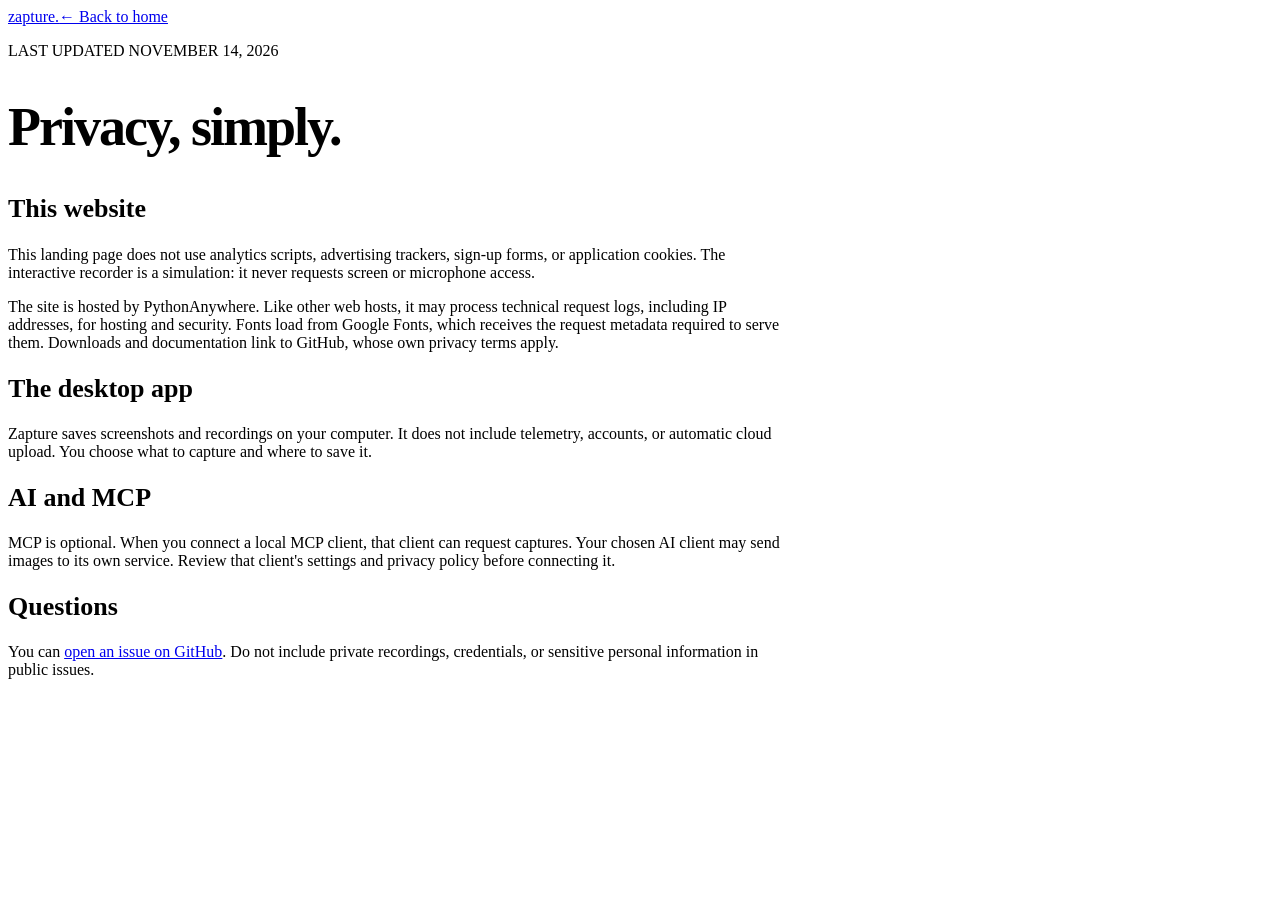
==== website/privacy/index.html @ b78a8f38 "Add interactive Zapture landing website and PythonAnywhere deployment documentation" ====
<!doctype html><html lang="en"><head><meta charset="utf-8"><meta name="viewport" content="width=device-width,initial-scale=1"><title>Privacy — Zapture</title><meta name="description" content="How the Zapture website and local screen recorder handle your data."><link rel="canonical" href="https://zapture.pythonanywhere.com/privacy/"><link rel="icon" href="/assets/icon.svg"><link rel="stylesheet" href="/assets/style.css"></head><body><header><a class="brand" href="/">zapture.</a><a href="/">← Back to home</a></header><main class="section" style="max-width:780px"><p class="kicker">LAST UPDATED NOVEMBER 14, 2026</p><h1 style="font-size:54px;letter-spacing:-2px">Privacy, simply.</h1><h2 style="font-size:26px">This website</h2><p>This landing page does not use analytics scripts, advertising trackers, sign-up forms, or application cookies. The interactive recorder is a simulation: it never requests screen or microphone access.</p><p>The site is hosted by PythonAnywhere. Like other web hosts, it may process technical request logs, including IP addresses, for hosting and security. Fonts load from Google Fonts, which receives the request metadata required to serve them. Downloads and documentation link to GitHub, whose own privacy terms apply.</p><h2 style="font-size:26px">The desktop app</h2><p>Zapture saves screenshots and recordings on your computer. It does not include telemetry, accounts, or automatic cloud upload. You choose what to capture and where to save it.</p><h2 style="font-size:26px">AI and MCP</h2><p>MCP is optional. When you connect a local MCP client, that client can request captures. Your chosen AI client may send images to its own service. Review that client's settings and privacy policy before connecting it.</p><h2 style="font-size:26px">Questions</h2><p>You can <a class="text-link" href="https://github.com/Thanoon12k/Zapture/issues">open an issue on GitHub</a>. Do not include private recordings, credentials, or sensitive personal information in public issues.</p></main></body></html>
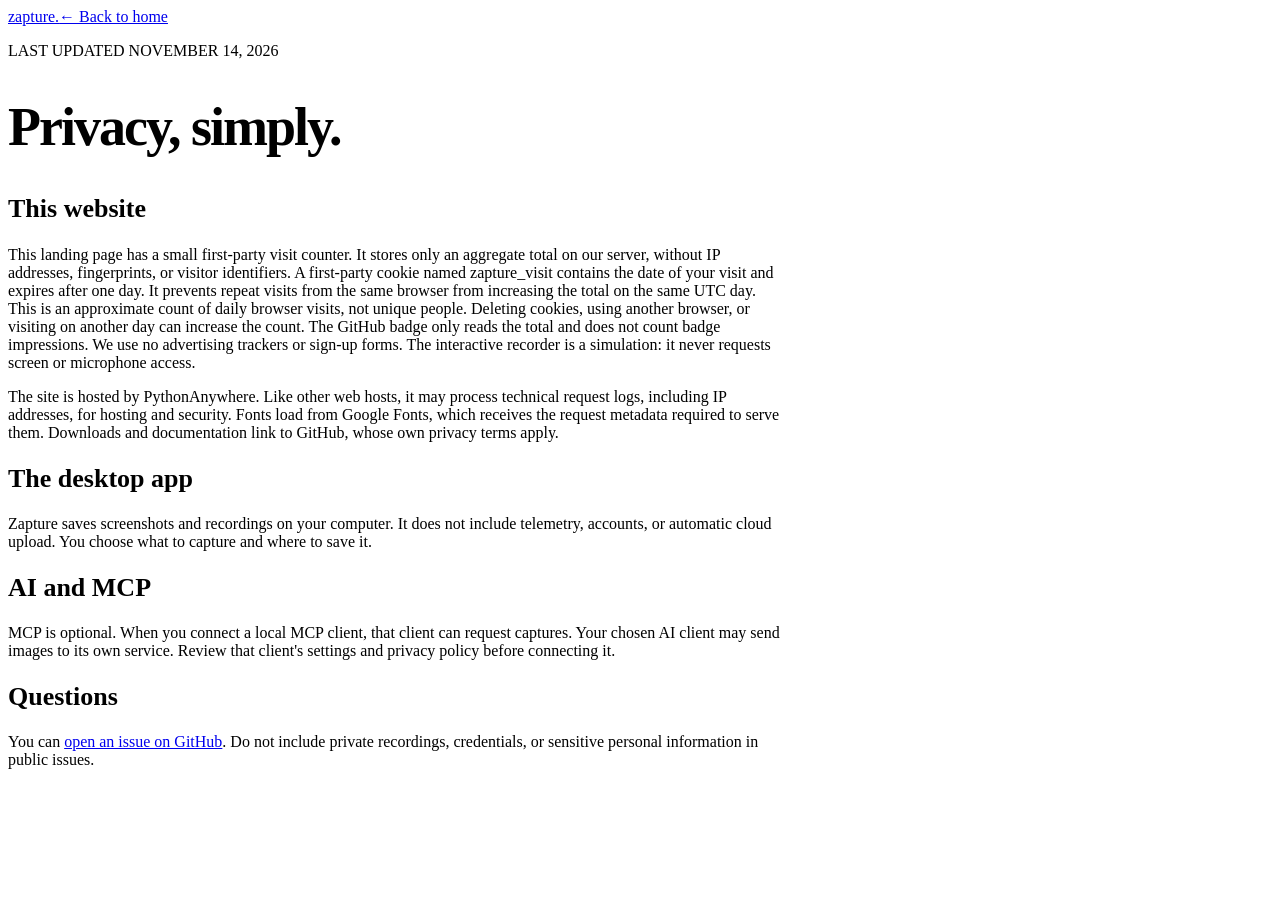
==== commit 5ccad243: "Add anonymous daily website visit counter and live GitHub README badge" ====
--- a/website/privacy/index.html
+++ b/website/privacy/index.html
@@ -1 +1 @@
-<!doctype html><html lang="en"><head><meta charset="utf-8"><meta name="viewport" content="width=device-width,initial-scale=1"><title>Privacy — Zapture</title><meta name="description" content="How the Zapture website and local screen recorder handle your data."><link rel="canonical" href="https://zapture.pythonanywhere.com/privacy/"><link rel="icon" href="/assets/icon.svg"><link rel="stylesheet" href="/assets/style.css"></head><body><header><a class="brand" href="/">zapture.</a><a href="/">← Back to home</a></header><main class="section" style="max-width:780px"><p class="kicker">LAST UPDATED NOVEMBER 14, 2026</p><h1 style="font-size:54px;letter-spacing:-2px">Privacy, simply.</h1><h2 style="font-size:26px">This website</h2><p>This landing page does not use analytics scripts, advertising trackers, sign-up forms, or application cookies. The interactive recorder is a simulation: it never requests screen or microphone access.</p><p>The site is hosted by PythonAnywhere. Like other web hosts, it may process technical request logs, including IP addresses, for hosting and security. Fonts load from Google Fonts, which receives the request metadata required to serve them. Downloads and documentation link to GitHub, whose own privacy terms apply.</p><h2 style="font-size:26px">The desktop app</h2><p>Zapture saves screenshots and recordings on your computer. It does not include telemetry, accounts, or automatic cloud upload. You choose what to capture and where to save it.</p><h2 style="font-size:26px">AI and MCP</h2><p>MCP is optional. When you connect a local MCP client, that client can request captures. Your chosen AI client may send images to its own service. Review that client's settings and privacy policy before connecting it.</p><h2 style="font-size:26px">Questions</h2><p>You can <a class="text-link" href="https://github.com/Thanoon12k/Zapture/issues">open an issue on GitHub</a>. Do not include private recordings, credentials, or sensitive personal information in public issues.</p></main></body></html>
+<!doctype html><html lang="en"><head><meta charset="utf-8"><meta name="viewport" content="width=device-width,initial-scale=1"><title>Privacy — Zapture</title><meta name="description" content="How the Zapture website and local screen recorder handle your data."><link rel="canonical" href="https://zapture.pythonanywhere.com/privacy/"><link rel="icon" href="/assets/icon.svg"><link rel="stylesheet" href="/assets/style.css"></head><body><header><a class="brand" href="/">zapture.</a><a href="/">← Back to home</a></header><main class="section" style="max-width:780px"><p class="kicker">LAST UPDATED NOVEMBER 14, 2026</p><h1 style="font-size:54px;letter-spacing:-2px">Privacy, simply.</h1><h2 style="font-size:26px">This website</h2><p>This landing page has a small first-party visit counter. It stores only an aggregate total on our server, without IP addresses, fingerprints, or visitor identifiers. A first-party cookie named zapture_visit contains the date of your visit and expires after one day. It prevents repeat visits from the same browser from increasing the total on the same UTC day. This is an approximate count of daily browser visits, not unique people. Deleting cookies, using another browser, or visiting on another day can increase the count. The GitHub badge only reads the total and does not count badge impressions. We use no advertising trackers or sign-up forms. The interactive recorder is a simulation: it never requests screen or microphone access.</p><p>The site is hosted by PythonAnywhere. Like other web hosts, it may process technical request logs, including IP addresses, for hosting and security. Fonts load from Google Fonts, which receives the request metadata required to serve them. Downloads and documentation link to GitHub, whose own privacy terms apply.</p><h2 style="font-size:26px">The desktop app</h2><p>Zapture saves screenshots and recordings on your computer. It does not include telemetry, accounts, or automatic cloud upload. You choose what to capture and where to save it.</p><h2 style="font-size:26px">AI and MCP</h2><p>MCP is optional. When you connect a local MCP client, that client can request captures. Your chosen AI client may send images to its own service. Review that client's settings and privacy policy before connecting it.</p><h2 style="font-size:26px">Questions</h2><p>You can <a class="text-link" href="https://github.com/Thanoon12k/Zapture/issues">open an issue on GitHub</a>. Do not include private recordings, credentials, or sensitive personal information in public issues.</p></main></body></html>
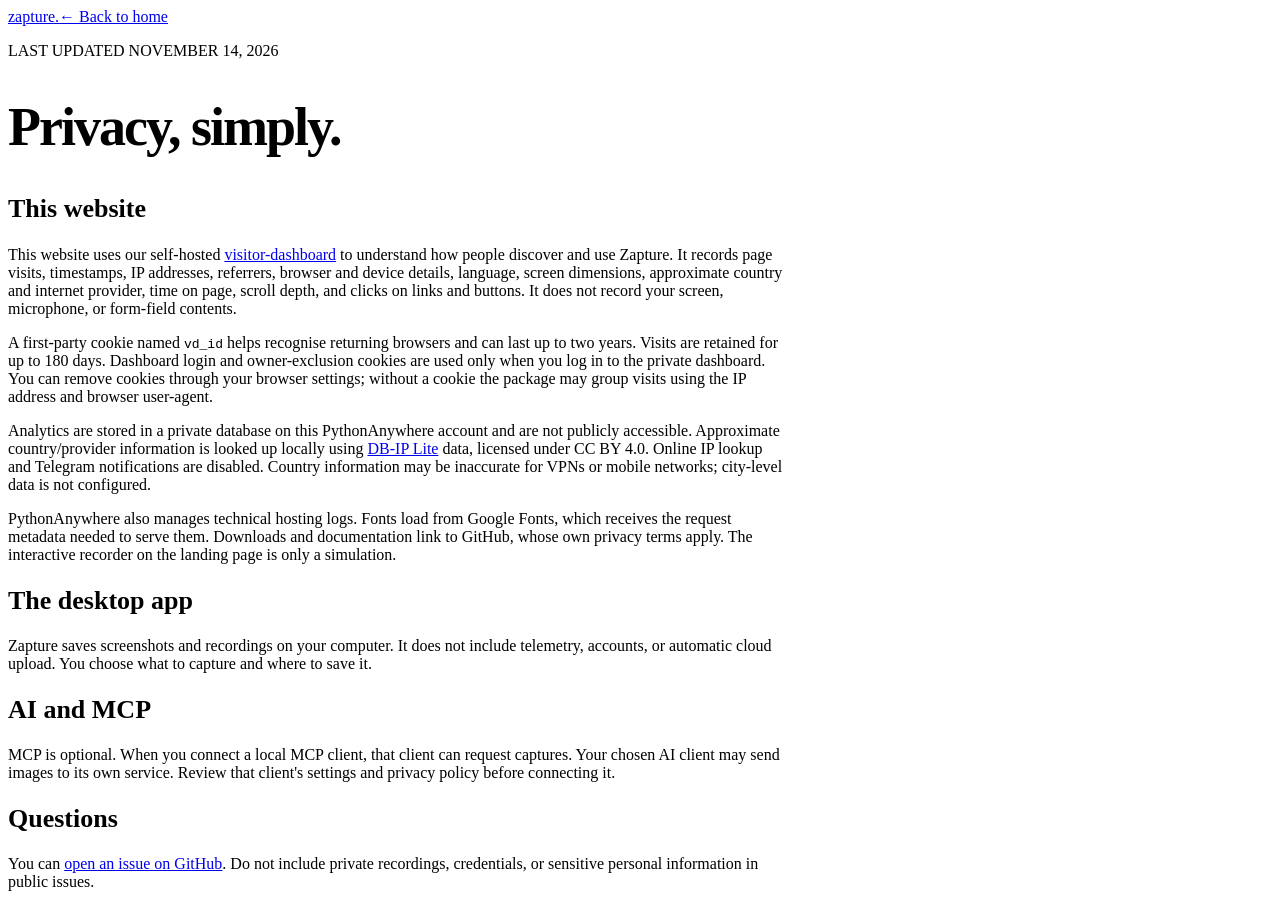
==== commit 3e3b045c: "Integrate visitor-dashboard and emphasize measured size and native hardware benefits" ====
--- a/website/privacy/index.html
+++ b/website/privacy/index.html
@@ -1 +1 @@
-<!doctype html><html lang="en"><head><meta charset="utf-8"><meta name="viewport" content="width=device-width,initial-scale=1"><title>Privacy — Zapture</title><meta name="description" content="How the Zapture website and local screen recorder handle your data."><link rel="canonical" href="https://zapture.pythonanywhere.com/privacy/"><link rel="icon" href="/assets/icon.svg"><link rel="stylesheet" href="/assets/style.css"></head><body><header><a class="brand" href="/">zapture.</a><a href="/">← Back to home</a></header><main class="section" style="max-width:780px"><p class="kicker">LAST UPDATED NOVEMBER 14, 2026</p><h1 style="font-size:54px;letter-spacing:-2px">Privacy, simply.</h1><h2 style="font-size:26px">This website</h2><p>This landing page has a small first-party visit counter. It stores only an aggregate total on our server, without IP addresses, fingerprints, or visitor identifiers. A first-party cookie named zapture_visit contains the date of your visit and expires after one day. It prevents repeat visits from the same browser from increasing the total on the same UTC day. This is an approximate count of daily browser visits, not unique people. Deleting cookies, using another browser, or visiting on another day can increase the count. The GitHub badge only reads the total and does not count badge impressions. We use no advertising trackers or sign-up forms. The interactive recorder is a simulation: it never requests screen or microphone access.</p><p>The site is hosted by PythonAnywhere. Like other web hosts, it may process technical request logs, including IP addresses, for hosting and security. Fonts load from Google Fonts, which receives the request metadata required to serve them. Downloads and documentation link to GitHub, whose own privacy terms apply.</p><h2 style="font-size:26px">The desktop app</h2><p>Zapture saves screenshots and recordings on your computer. It does not include telemetry, accounts, or automatic cloud upload. You choose what to capture and where to save it.</p><h2 style="font-size:26px">AI and MCP</h2><p>MCP is optional. When you connect a local MCP client, that client can request captures. Your chosen AI client may send images to its own service. Review that client's settings and privacy policy before connecting it.</p><h2 style="font-size:26px">Questions</h2><p>You can <a class="text-link" href="https://github.com/Thanoon12k/Zapture/issues">open an issue on GitHub</a>. Do not include private recordings, credentials, or sensitive personal information in public issues.</p></main></body></html>
+<!doctype html><html lang="en"><head><meta charset="utf-8"><meta name="viewport" content="width=device-width,initial-scale=1"><title>Privacy — Zapture</title><meta name="description" content="How the Zapture website and local screen recorder handle your data."><link rel="canonical" href="https://zapture.pythonanywhere.com/privacy/"><link rel="icon" href="/assets/icon.svg"><link rel="stylesheet" href="/assets/style.css"></head><body><header><a class="brand" href="/">zapture.</a><a href="/">← Back to home</a></header><main class="section" style="max-width:780px"><p class="kicker">LAST UPDATED NOVEMBER 14, 2026</p><h1 style="font-size:54px;letter-spacing:-2px">Privacy, simply.</h1><h2 style="font-size:26px">This website</h2><p>This website uses our self-hosted <a href="https://github.com/Thanoon12k/visitor-dashboard">visitor-dashboard</a> to understand how people discover and use Zapture. It records page visits, timestamps, IP addresses, referrers, browser and device details, language, screen dimensions, approximate country and internet provider, time on page, scroll depth, and clicks on links and buttons. It does not record your screen, microphone, or form-field contents.</p><p>A first-party cookie named <code>vd_id</code> helps recognise returning browsers and can last up to two years. Visits are retained for up to 180 days. Dashboard login and owner-exclusion cookies are used only when you log in to the private dashboard. You can remove cookies through your browser settings; without a cookie the package may group visits using the IP address and browser user-agent.</p><p>Analytics are stored in a private database on this PythonAnywhere account and are not publicly accessible. Approximate country/provider information is looked up locally using <a href="https://db-ip.com/">DB-IP Lite</a> data, licensed under CC BY 4.0. Online IP lookup and Telegram notifications are disabled. Country information may be inaccurate for VPNs or mobile networks; city-level data is not configured.</p><p>PythonAnywhere also manages technical hosting logs. Fonts load from Google Fonts, which receives the request metadata needed to serve them. Downloads and documentation link to GitHub, whose own privacy terms apply. The interactive recorder on the landing page is only a simulation.</p><h2 style="font-size:26px">The desktop app</h2><p>Zapture saves screenshots and recordings on your computer. It does not include telemetry, accounts, or automatic cloud upload. You choose what to capture and where to save it.</p><h2 style="font-size:26px">AI and MCP</h2><p>MCP is optional. When you connect a local MCP client, that client can request captures. Your chosen AI client may send images to its own service. Review that client's settings and privacy policy before connecting it.</p><h2 style="font-size:26px">Questions</h2><p>You can <a class="text-link" href="https://github.com/Thanoon12k/Zapture/issues">open an issue on GitHub</a>. Do not include private recordings, credentials, or sensitive personal information in public issues.</p></main></body></html>
